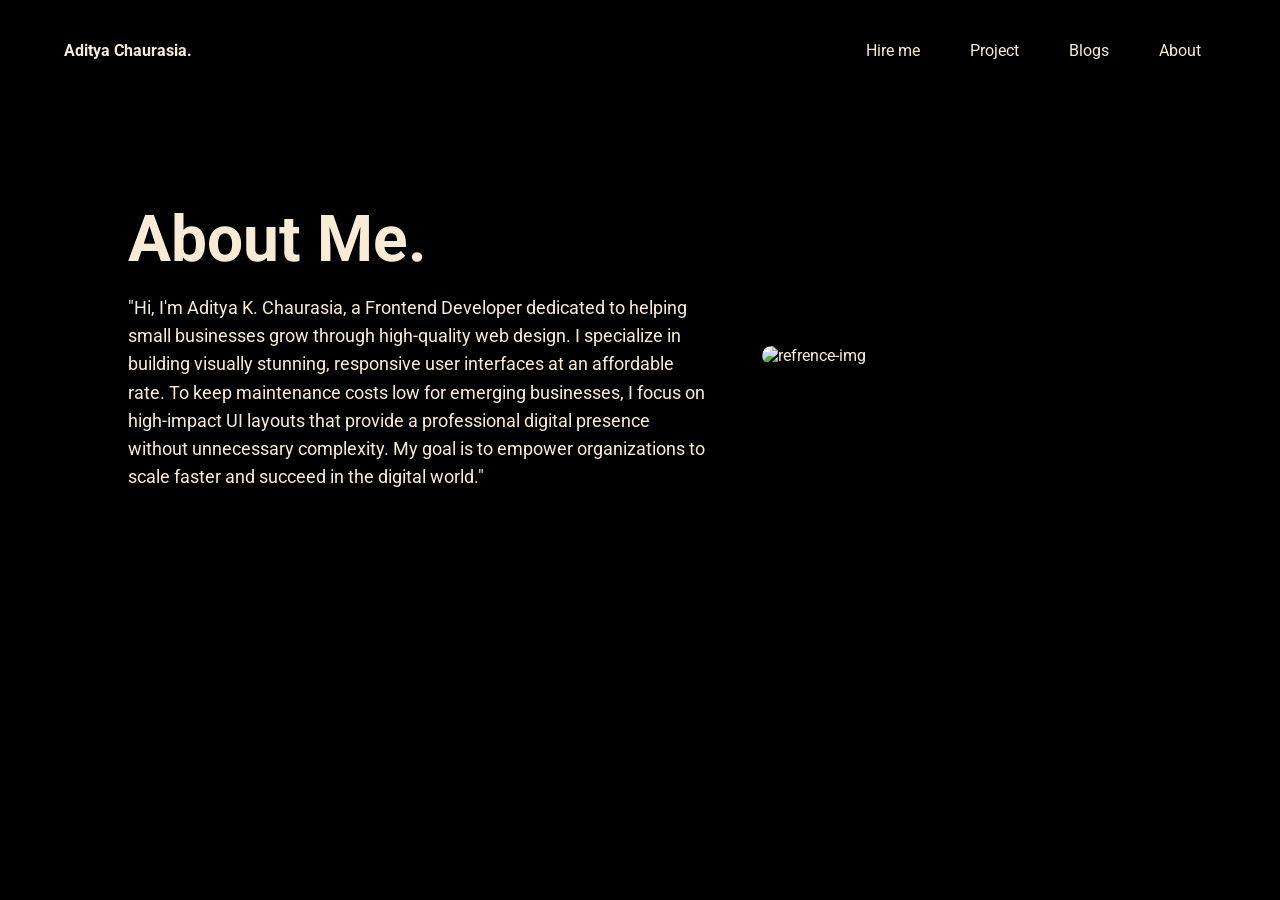
==== index.html @ 5f342011 "add portifole file" ====
<!DOCTYPE html>
<html lang="en">
<head>
    <meta charset="UTF-8">
    <meta name="viewport" content="width=device-width, initial-scale=1.0">
    <title>Aditya k.</title>
    <link rel="stylesheet" href="style.css">
</head>
<style>
@import url('https://fonts.googleapis.com/css2?family=Arimo:ital,wght@0,400..700;1,400..700&family=Playwrite+NO:wght@100..400&family=Roboto:ital,wght@0,100..900;1,100..900&display=swap');
</style>
<body>
    <div class="folder">
        <header>
            <div class="logo"><h4>Aditya Chaurasia.</h4></div>
            <div class="nav-bar">
                <nav>
                    <ul>
                        <li><a href="Hire.html">Hire me</a></li>
                        <li><a href="Project.html">Project</a></li>
                        <li><a href="Blogs">Blogs</a></li>
                        <li><a href="About">About</a></li>
                    </ul>
                </nav>
                <div class="hamburger">
                  <span></span>
                  <span></span>
                  <span></span>
</div>
            </div>
        </header>
        <!-- this sectiom cantain for main foler like hero section -->
         <main>
            <div class="main-folder-img-para">
                <div class="main-folder-text">
                    <h4>About Me.</h4>
                    <p>"Hi, I'm Aditya K. Chaurasia, a Frontend Developer dedicated to helping small businesses grow through high-quality web design. I specialize in building visually stunning, responsive user interfaces at an affordable rate. To keep maintenance costs low for emerging businesses, I focus on high-impact UI layouts that provide a professional digital presence without unnecessary complexity. My goal is to empower organizations to scale faster and succeed in the digital world." </p>
                </div>
                <img src="https://images.unsplash.com/photo-1549692520-acc6669e2f0c?q=80&w=987&auto=format&fit=crop&ixlib=rb-4.1.0&ixid=M3wxMjA3fDB8MHxwaG90by1wYWdlfHx8fGVufDB8fHx8fA%3D%3D" alt="refrence-img">
            </div>
         </main>
         <div id="mobile-popup" class="popup-overlay">
         <div class="popup-content">
        <h3>Hey Aditya!</h3>
        <p>Looks like you are on a phone. For the best experience, check out my projects section!</p>
        <button id="close-popup">Got it!</button>
    </div>
   </div>
    </div>
</body>
</html>
---- style.css ----
:root {
    --bg: black;
    --text: antiquewhite;
    --accent: white;
}

body {
    margin: 0;
    font-family: 'Roboto', sans-serif;
    background-color: var(--bg);
    color: var(--text);
    overflow-x: hidden;
}

header {
    display: flex;
    justify-content: space-between;
    align-items: center;
    padding: 20px 5%;
    background: var(--bg);
    position: sticky;
    top: 0;
    z-index: 1000;
}

/* Desktop Menu */
nav ul {
    display: flex;
    list-style: none;
    gap: 20px;
}

nav ul li a {
    color: var(--text);
    text-decoration: none;
    padding: 8px 15px;
    transition: 0.3s;
}

nav ul li a:hover {
    background: var(--accent);
    color: black;
    border-radius: 5px;
}


.main-folder-img-para {
    display: flex;
    align-items: center;
    justify-content: center;
    padding: 100px 10%;
    gap: 50px;
}

.main-folder-text h4 { font-size: 4rem; margin: 0; }
.main-folder-text p { font-size: 1.1rem; line-height: 1.6; max-width: 600px; }

img {
    width: 400px;
    border-radius: 20px;
}
/* Popup Styling */
.popup-overlay {
    display: none; /* Pehle se hide rahega */
    position: fixed;
    top: 0;
    left: 0;
    width: 100%;
    height: 100%;
    background: rgba(0, 0, 0, 0.85); /* Dark transparent background */
    z-index: 9999;
    justify-content: center;
    align-items: center;
}
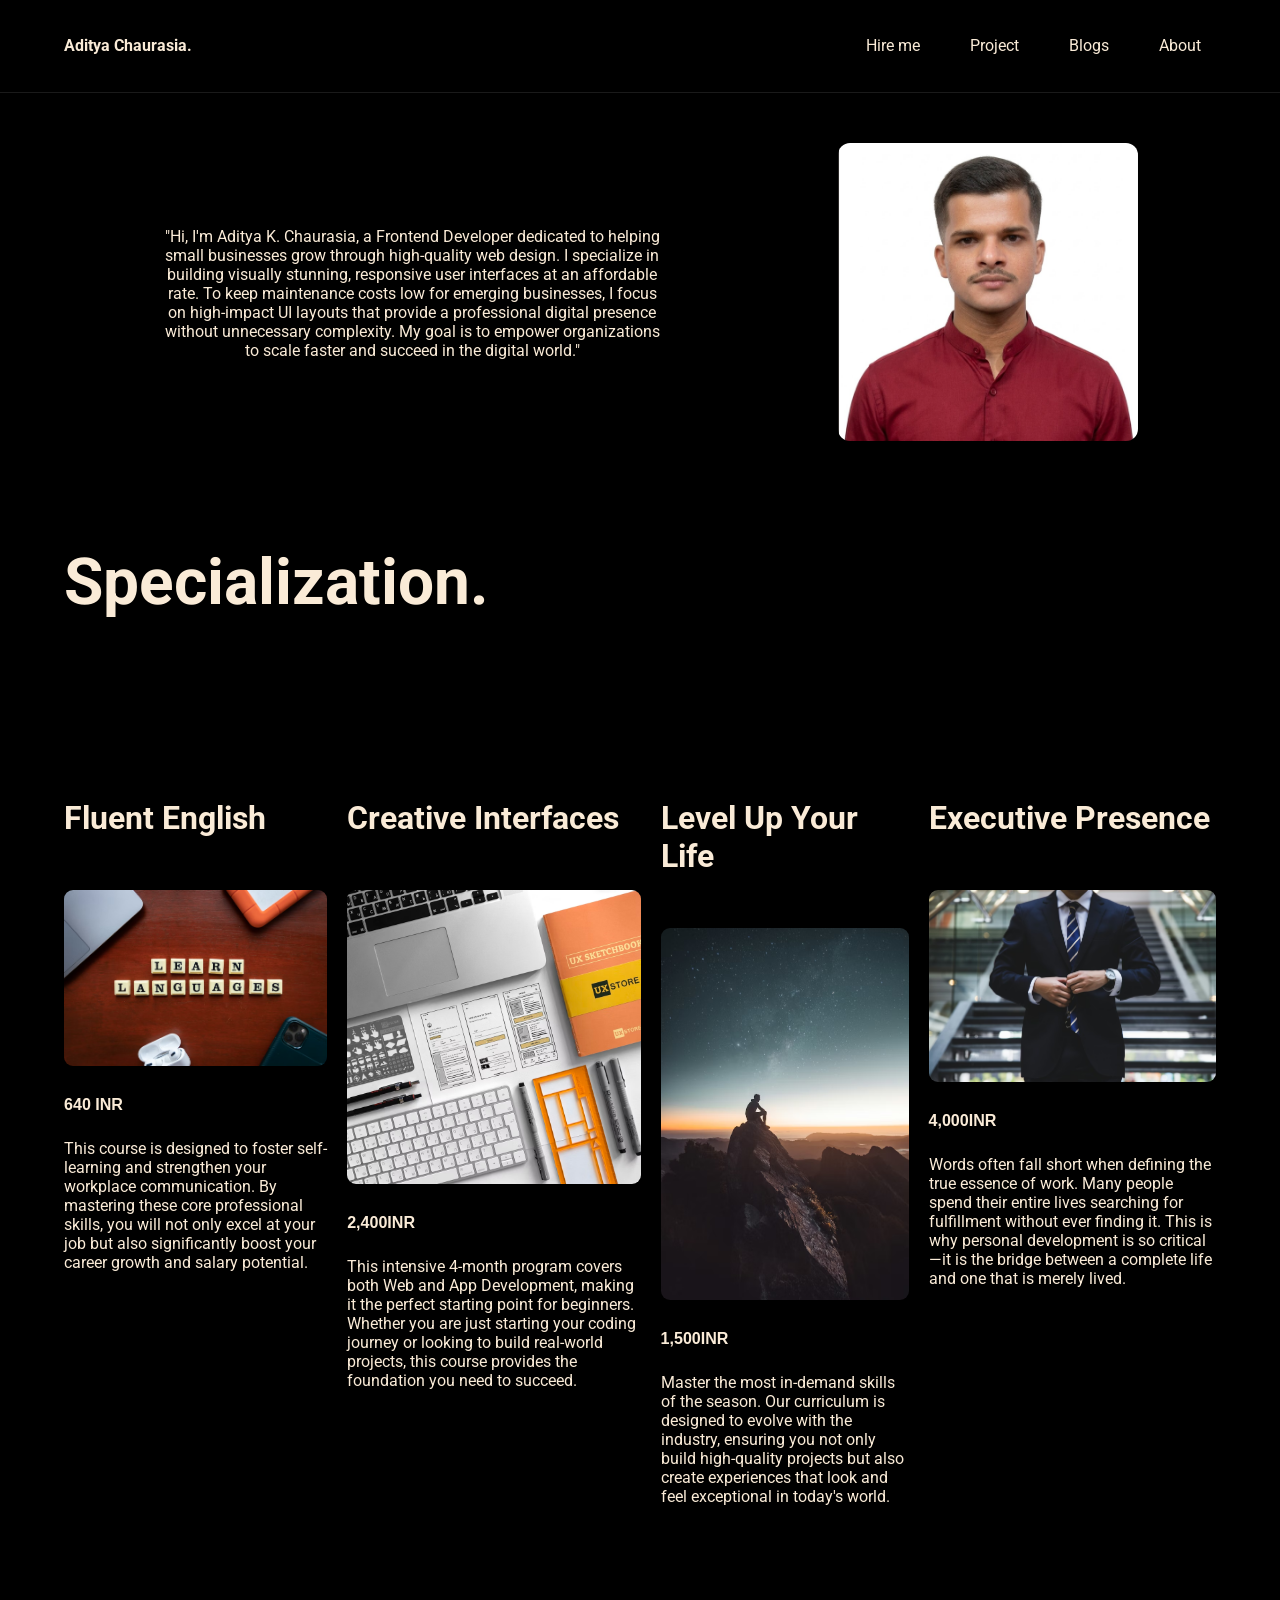
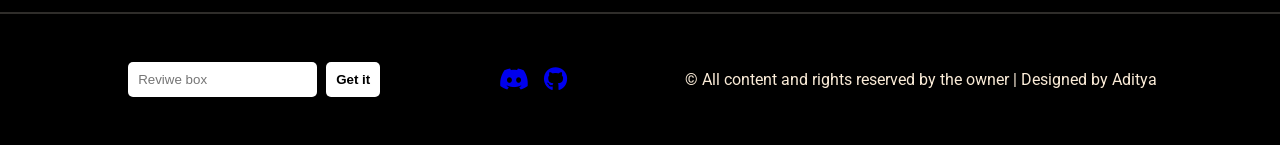
==== commit 1af2f066: "Updated the logic for" ====
--- a/index.html
+++ b/index.html
@@ -4,6 +4,7 @@
     <meta charset="UTF-8">
     <meta name="viewport" content="width=device-width, initial-scale=1.0">
     <title>Aditya k.</title>
+    <link rel="stylesheet" href="https://cdnjs.cloudflare.com/ajax/libs/font-awesome/6.5.1/css/all.min.css">
     <link rel="stylesheet" href="style.css">
 </head>
 <style>
@@ -22,30 +23,68 @@
                         <li><a href="About">About</a></li>
                     </ul>
                 </nav>
-                <div class="hamburger">
-                  <span></span>
-                  <span></span>
-                  <span></span>
-</div>
-            </div>
         </header>
         <!-- this sectiom cantain for main foler like hero section -->
-         <main>
-            <div class="main-folder-img-para">
-                <div class="main-folder-text">
-                    <h4>About Me.</h4>
-                    <p>"Hi, I'm Aditya K. Chaurasia, a Frontend Developer dedicated to helping small businesses grow through high-quality web design. I specialize in building visually stunning, responsive user interfaces at an affordable rate. To keep maintenance costs low for emerging businesses, I focus on high-impact UI layouts that provide a professional digital presence without unnecessary complexity. My goal is to empower organizations to scale faster and succeed in the digital world." </p>
+         <section>
+            <main>
+                <div class="main-header">
+                    <div class="main-header-text">
+                        <p>"Hi, I'm Aditya K. Chaurasia, a Frontend Developer dedicated to helping small businesses grow through high-quality web design. I specialize in building visually stunning, responsive user interfaces at an affordable rate. To keep maintenance costs low for emerging businesses, I focus on high-impact UI layouts that provide a professional digital presence without unnecessary complexity. My goal is to empower organizations to scale faster and succeed in the digital world." </p>
+                    </div>
+                    <div class="main-header-img">
+                        <img src="pic-1.png" alt="profile-img">
+                          </div>
                 </div>
-                <img src="https://images.unsplash.com/photo-1549692520-acc6669e2f0c?q=80&w=987&auto=format&fit=crop&ixlib=rb-4.1.0&ixid=M3wxMjA3fDB8MHxwaG90by1wYWdlfHx8fGVufDB8fHx8fA%3D%3D" alt="refrence-img">
+            </main>
+            <div class="section-1">
+                <h4>Specialization.</h4>
+                <div class="section-1-img-box">
+                    <div class="section-img">
+                        <h5>Fluent English</h5>
+                        <img src="pic-2.avif" alt="Fluent-English">
+                        <h6><strong>640 INR</strong></h6>
+                        <p>This course is designed to foster self-learning and strengthen your workplace communication. By mastering these core professional skills, you will not only excel at your job but also significantly boost your career growth and salary potential.</p>
+                    </div>
+                    <div class="section-img">
+                        <h5>Creative Interfaces</h5>
+                        <img src="pic-3.avif" alt="Visual-Experience/Creative-Interfaces">
+                        <h6><strong>2,400INR</strong></h6>
+                        <p>This intensive 4-month program covers both Web and App Development, making it the perfect starting point for beginners. Whether you are just starting your coding journey or looking to build real-world projects, this course provides the foundation you need to succeed.</p>
+                    </div>
+                    <div class="section-img">
+                        <h5>Level Up Your Life</h5>
+                        <img src="pic-4.avif" alt="Level-Up-Your-Life">
+                        <h6><strong>1,500INR</strong></h6>
+                        <p>Master the most in-demand skills of the season. Our curriculum is designed to evolve with the industry, ensuring you not only build high-quality projects but also create experiences that look and feel exceptional in today's world.</p>
+                    </div>
+                    <div class="section-img">
+                        <h5>Executive Presence</h5>
+                        <img src="pic-5.avif" alt="Executive-Presence">
+                        <h6><strong>4,000INR</strong></h6>
+                        <p>Words often fall short when defining the true essence of work. Many people spend their entire lives searching for fulfillment without ever finding it. This is why personal development is so critical—it is the bridge between a complete life and one that is merely lived.</p>
+                    </div>
+                </div>
             </div>
-         </main>
-         <div id="mobile-popup" class="popup-overlay">
-         <div class="popup-content">
-        <h3>Hey Aditya!</h3>
-        <p>Looks like you are on a phone. For the best experience, check out my projects section!</p>
-        <button id="close-popup">Got it!</button>
-    </div>
-   </div>
+         </section>
+         <!-- this section cantain more infromation to for cantat and social meadia links  -->
+          <footer>
+            <div class="content-box">
+                <input type="text" placeholder="Reviwe box" id="Reviwe-box">
+                <button onclick="alert('thanks for valublae feedback✅')">Get it</button>
+            </div>
+                <div class="soical-media-icons">
+                    <a href="https://discord.gg/4vAzSctF" target="_blank" rel="noopener noreferrer">
+                    <i class="fa-brands fa-discord"></i>
+                    </a>
+
+                    <a href="https://github.com/adty34" target="_blank" rel="noopener noreferrer">
+                    <i class="fa-brands fa-github"></i>
+                    </a>
+                </div>
+                <div class="copywrite-text">
+                    <p>&copy; All content and rights reserved by the owner | Designed by Aditya</p>
+                </div>
+          </footer>
     </div>
 </body>
 </html>
--- a/style.css
+++ b/style.css
@@ -1,7 +1,11 @@
 :root {
-    --bg: black;
+    --bg: rgb(0, 0, 0);
     --text: antiquewhite;
     --accent: white;
+}
+
+* {
+    box-sizing: border-box; /* Padding se layout nahi tootega */
 }
 
 body {
@@ -9,18 +13,25 @@
     font-family: 'Roboto', sans-serif;
     background-color: var(--bg);
     color: var(--text);
+    width: 100%; /* 100vw se scrollbar issue hota hai */
+    min-height: 100vh;
     overflow-x: hidden;
+}
+
+html {
+    scroll-behavior: smooth;
 }
 
 header {
     display: flex;
     justify-content: space-between;
     align-items: center;
-    padding: 20px 5%;
+    padding: 15px 5%;
     background: var(--bg);
     position: sticky;
     top: 0;
     z-index: 1000;
+    border-bottom: 1px solid rgba(255, 255, 255, 0.1);
 }
 
 /* Desktop Menu */
@@ -28,13 +39,15 @@
     display: flex;
     list-style: none;
     gap: 20px;
+    margin: 0;
+    padding: 0;
 }
 
 nav ul li a {
     color: var(--text);
     text-decoration: none;
     padding: 8px 15px;
-    transition: 0.3s;
+    transition: 0.3s ease;
 }
 
 nav ul li a:hover {
@@ -43,35 +56,129 @@
     border-radius: 5px;
 }
 
-
-.main-folder-img-para {
+/* Hero Section */
+.main-header {
     display: flex;
+    justify-content: space-around;
     align-items: center;
-    justify-content: center;
-    padding: 100px 10%;
-    gap: 50px;
+    flex-wrap: wrap; /* Mobile friendly */
+    padding: 50px 5%;
 }
 
-.main-folder-text h4 { font-size: 4rem; margin: 0; }
-.main-folder-text p { font-size: 1.1rem; line-height: 1.6; max-width: 600px; }
-
-img {
-    width: 400px;
-    border-radius: 20px;
-}
-/* Popup Styling */
-.popup-overlay {
-    display: none; /* Pehle se hide rahega */
-    position: fixed;
-    top: 0;
-    left: 0;
-    width: 100%;
-    height: 100%;
-    background: rgba(0, 0, 0, 0.85); /* Dark transparent background */
-    z-index: 9999;
-    justify-content: center;
-    align-items: center;
+.main-header-img img {
+    max-width: 100%;
+    width: 300px; /* Thoda bada kiya */
+    height: auto;
+    object-fit: cover;
+    border-radius: 12px;
 }
 
+.main-header-text {
+    text-align: center;
+    max-width: 500px;
+    margin: 20px; /* 12em bohot zyada tha, usey hata diya */
+}
 
+/* Sections */
+.section-1 h4 {
+    font-size: clamp(2em, 5vw, 4em); /* Dynamic font size */
+    padding-left: 5%;
+    margin-top: 50px;
+}
 
+.section-1-img-box {
+    display: flex;
+    justify-content: center;
+    gap: 20px;
+    padding: 40px 5%;
+}
+
+.section-img img {
+    width: 100%;
+    max-width: 330px;
+    height: auto;
+    object-fit: cover;
+    border-radius: 9px;
+    transition: transform 0.3s;
+}
+.section-img h5{
+    font-size: 2em;
+}
+
+.section-img img:hover {
+    transform: scale(1.05);
+}
+
+.section-img h6 strong {
+    font-family: 'Gill Sans', sans-serif;
+    font-size: 1.5em;
+    display: block;
+    margin-top: 10px;
+    cursor: pointer;
+}
+
+/* Footer & Inputs */
+footer {
+    display: flex;
+    flex-wrap: wrap;
+    justify-content: space-around;
+    padding: 40px 5%;
+    align-items: center;
+    border-top: rgb(47, 45, 42) solid 2px;
+    margin-top: 50px;
+}
+
+input {
+    outline: none;
+    padding: 10px;
+    border-radius: 5px;
+    border: none;
+    margin: 5px;
+}
+
+button {
+    padding: 10px;
+    border-radius: 5px;
+    border: none;
+    background: var(--accent);
+    cursor: pointer;
+    font-weight: bold;
+    transition: 0.3s;
+}
+
+button:hover {
+    opacity: 0.8;
+}
+
+.soical-media-icons {
+    font-size: 1.5em;
+    display: flex;
+    gap: 15px;
+}
+
+@media (max-width: 780px){
+    header{
+        flex-direction: column;
+        gap: 15px;
+        text-align: center;
+    }
+    .main-header{
+        flex-direction: column-reverse;
+        text-align: center;
+        padding: 20px;
+    }
+    .main-header-text{
+        margin:20px 0;
+    }
+    .section-1-img-box{
+        flex-direction: column;
+        align-items: center;
+    }
+    .section-img{
+        width: 90%;
+        margin-bottom: 30px;
+    }
+    .section-img img{
+        width: 100%;
+    }
+}
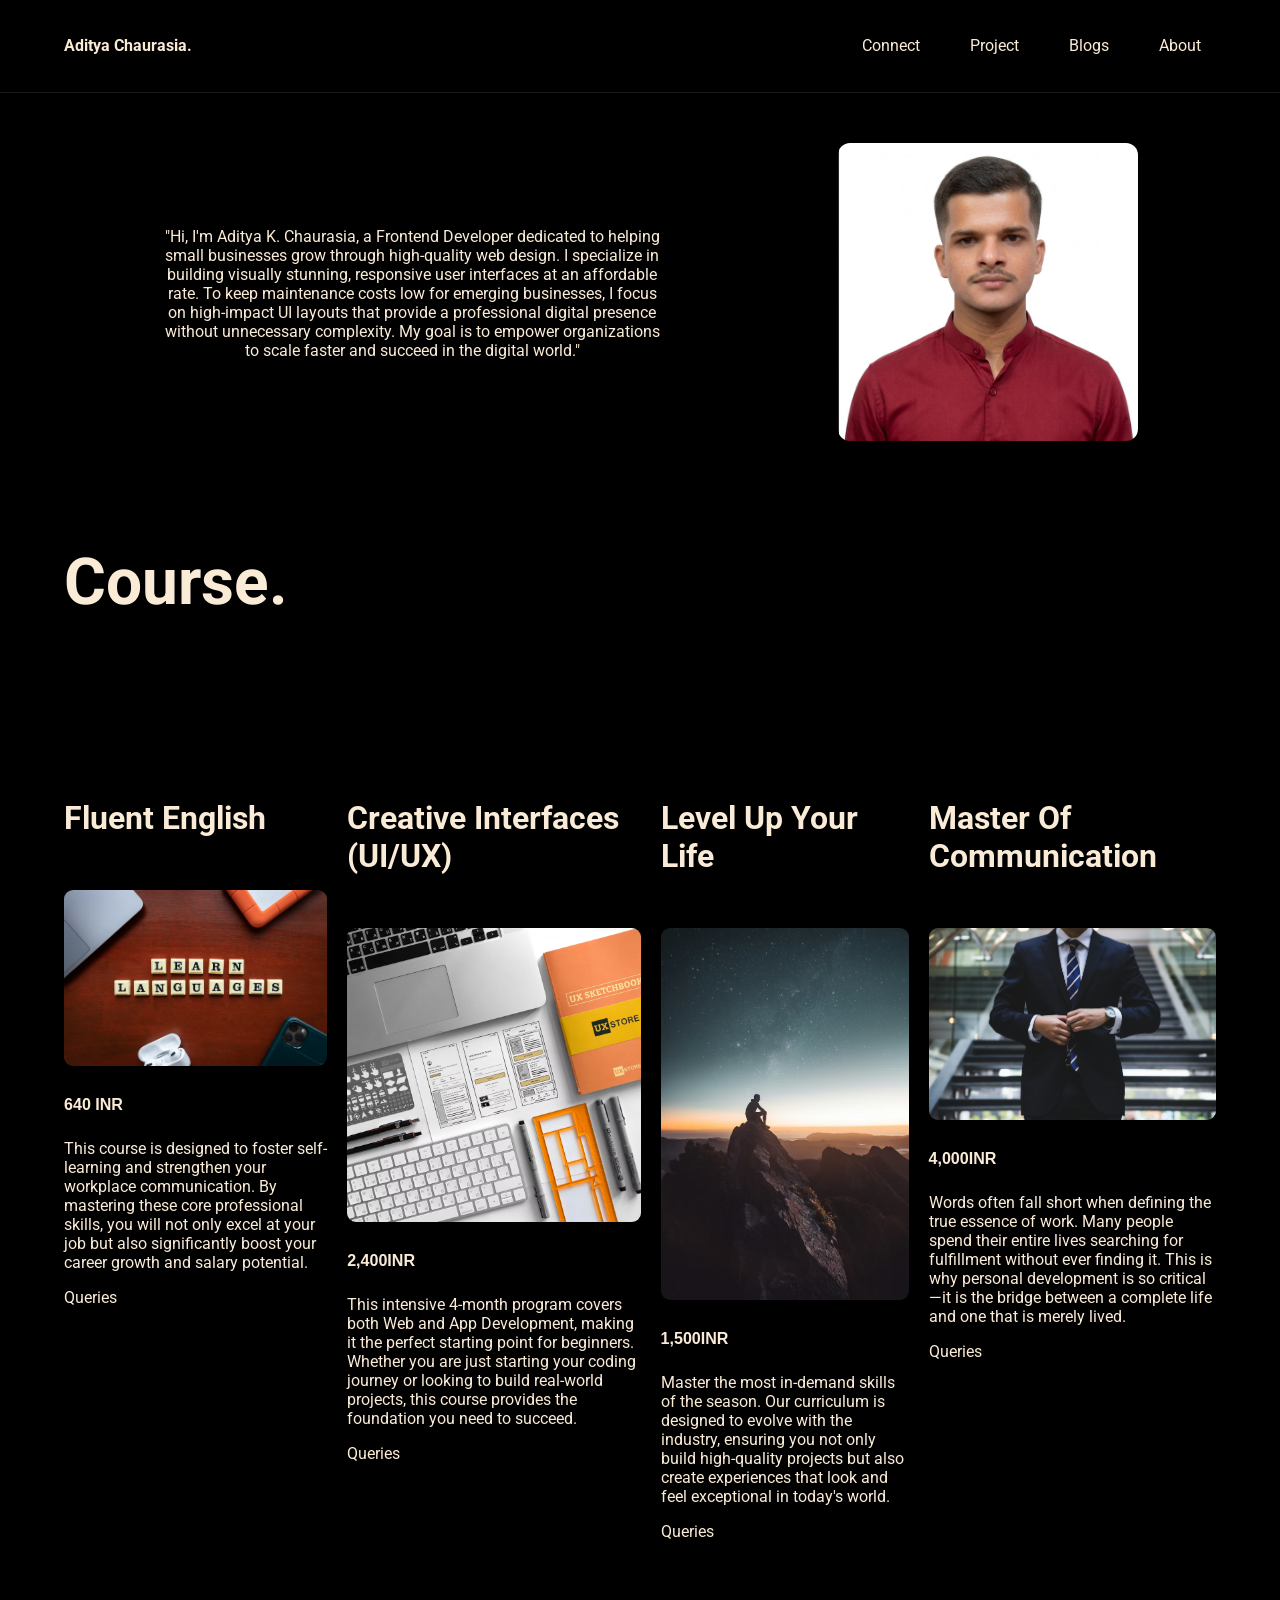
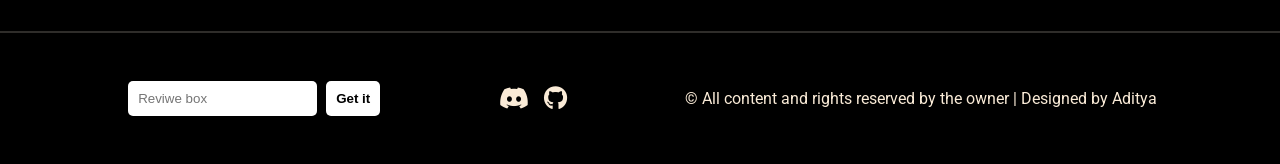
==== commit de29c97a: "push code update" ====
--- a/index.html
+++ b/index.html
@@ -6,6 +6,7 @@
     <title>Aditya k.</title>
     <link rel="stylesheet" href="https://cdnjs.cloudflare.com/ajax/libs/font-awesome/6.5.1/css/all.min.css">
     <link rel="stylesheet" href="style.css">
+    <link rel="icon" type="image/x-icon" href="pic-6.png">
 </head>
 <style>
 @import url('https://fonts.googleapis.com/css2?family=Arimo:ital,wght@0,400..700;1,400..700&family=Playwrite+NO:wght@100..400&family=Roboto:ital,wght@0,100..900;1,100..900&display=swap');
@@ -17,7 +18,7 @@
             <div class="nav-bar">
                 <nav>
                     <ul>
-                        <li><a href="Hire.html">Hire me</a></li>
+                        <li><a href="Hire.html">Connect</a></li>
                         <li><a href="Project.html">Project</a></li>
                         <li><a href="Blogs">Blogs</a></li>
                         <li><a href="About">About</a></li>
@@ -37,31 +38,35 @@
                 </div>
             </main>
             <div class="section-1">
-                <h4>Specialization.</h4>
+                <h4>Course.</h4>
                 <div class="section-1-img-box">
                     <div class="section-img">
                         <h5>Fluent English</h5>
                         <img src="pic-2.avif" alt="Fluent-English">
                         <h6><strong>640 INR</strong></h6>
                         <p>This course is designed to foster self-learning and strengthen your workplace communication. By mastering these core professional skills, you will not only excel at your job but also significantly boost your career growth and salary potential.</p>
+                       <a href="queries-page.html">Queries</a>
                     </div>
                     <div class="section-img">
-                        <h5>Creative Interfaces</h5>
+                        <h5>Creative Interfaces (UI/UX)</h5>
                         <img src="pic-3.avif" alt="Visual-Experience/Creative-Interfaces">
                         <h6><strong>2,400INR</strong></h6>
                         <p>This intensive 4-month program covers both Web and App Development, making it the perfect starting point for beginners. Whether you are just starting your coding journey or looking to build real-world projects, this course provides the foundation you need to succeed.</p>
+                        <a href="queries-page.html">Queries</a>
                     </div>
                     <div class="section-img">
                         <h5>Level Up Your Life</h5>
                         <img src="pic-4.avif" alt="Level-Up-Your-Life">
                         <h6><strong>1,500INR</strong></h6>
                         <p>Master the most in-demand skills of the season. Our curriculum is designed to evolve with the industry, ensuring you not only build high-quality projects but also create experiences that look and feel exceptional in today's world.</p>
+                        <a href="queries-page.html">Queries</a>
                     </div>
                     <div class="section-img">
-                        <h5>Executive Presence</h5>
+                        <h5>Master Of Communication</h5>
                         <img src="pic-5.avif" alt="Executive-Presence">
                         <h6><strong>4,000INR</strong></h6>
                         <p>Words often fall short when defining the true essence of work. Many people spend their entire lives searching for fulfillment without ever finding it. This is why personal development is so critical—it is the bridge between a complete life and one that is merely lived.</p>
+                        <a href="queries-page.html">Queries</a>
                     </div>
                 </div>
             </div>
--- a/style.css
+++ b/style.css
@@ -155,7 +155,13 @@
     display: flex;
     gap: 15px;
 }
-
+a{
+    text-decoration: none;
+    color: var(--text);
+}
+a:hover{
+    color: #989292;
+}
 @media (max-width: 780px){
     header{
         flex-direction: column;
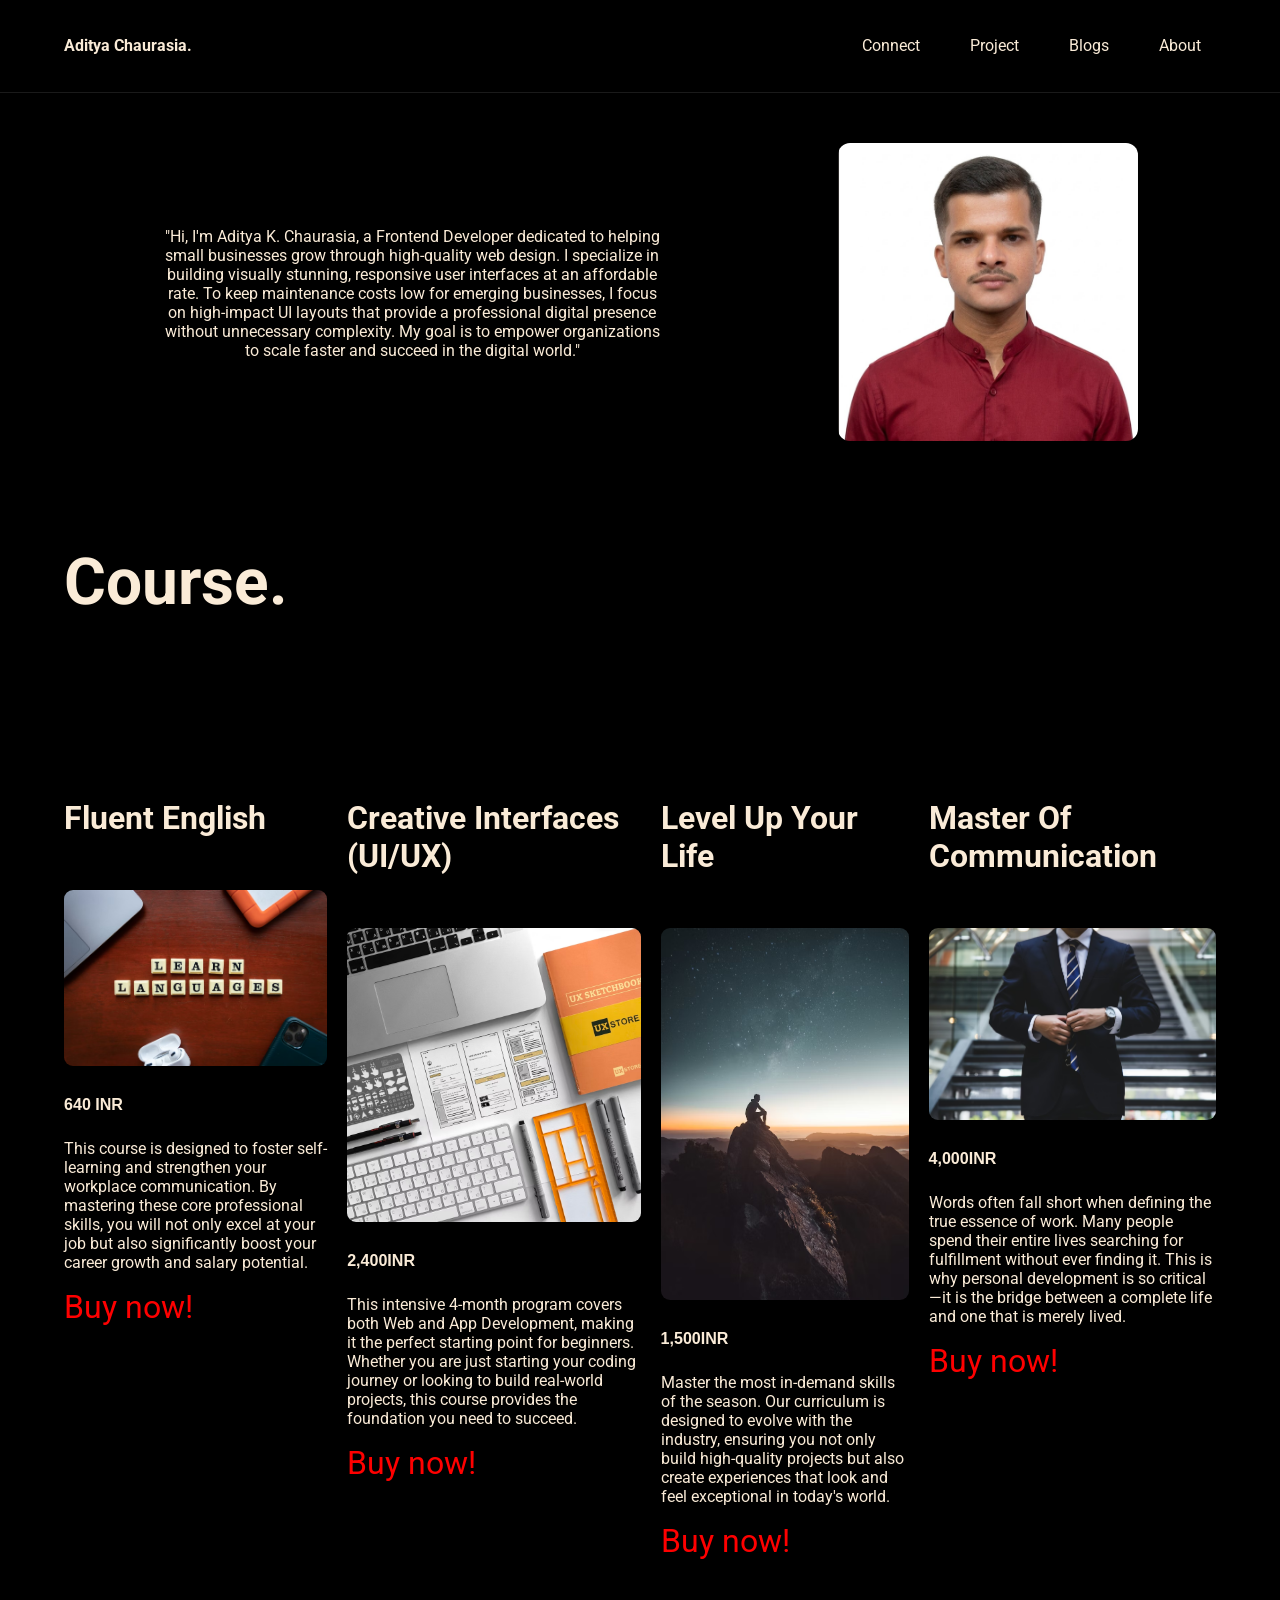
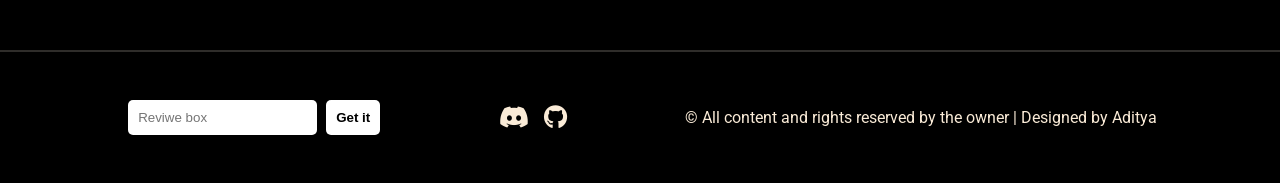
==== commit 2cc4c7f1: "new code baby" ====
--- a/index.html
+++ b/index.html
@@ -5,11 +5,206 @@
     <meta name="viewport" content="width=device-width, initial-scale=1.0">
     <title>Aditya k.</title>
     <link rel="stylesheet" href="https://cdnjs.cloudflare.com/ajax/libs/font-awesome/6.5.1/css/all.min.css">
-    <link rel="stylesheet" href="style.css">
     <link rel="icon" type="image/x-icon" href="pic-6.png">
 </head>
 <style>
 @import url('https://fonts.googleapis.com/css2?family=Arimo:ital,wght@0,400..700;1,400..700&family=Playwrite+NO:wght@100..400&family=Roboto:ital,wght@0,100..900;1,100..900&display=swap');
+
+:root {
+    --bg: rgb(0, 0, 0);
+    --text: antiquewhite;
+    --accent: white;
+}
+
+* {
+    box-sizing: border-box; /* Padding se layout nahi tootega */
+}
+
+body {
+    margin: 0;
+    font-family: 'Roboto', sans-serif;
+    background-color: var(--bg);
+    color: var(--text);
+    width: 100%; /* 100vw se scrollbar issue hota hai */
+    min-height: 100vh;
+    overflow-x: hidden;
+}
+
+html {
+    scroll-behavior: smooth;
+}
+
+header {
+    display: flex;
+    justify-content: space-between;
+    align-items: center;
+    padding: 15px 5%;
+    background: var(--bg);
+    position: sticky;
+    top: 0;
+    z-index: 1000;
+    border-bottom: 1px solid rgba(255, 255, 255, 0.1);
+}
+
+/* Desktop Menu */
+nav ul {
+    display: flex;
+    list-style: none;
+    gap: 20px;
+    margin: 0;
+    padding: 0;
+}
+
+nav ul li a {
+    color: var(--text);
+    text-decoration: none;
+    padding: 8px 15px;
+    transition: 0.3s ease;
+}
+
+nav ul li a:hover {
+    background: var(--accent);
+    color: black;
+    border-radius: 5px;
+}
+
+/* Hero Section */
+.main-header {
+    display: flex;
+    justify-content: space-around;
+    align-items: center;
+    flex-wrap: wrap; /* Mobile friendly */
+    padding: 50px 5%;
+}
+
+.main-header-img img {
+    max-width: 100%;
+    width: 300px; /* Thoda bada kiya */
+    height: auto;
+    object-fit: cover;
+    border-radius: 12px;
+}
+
+.main-header-text {
+    text-align: center;
+    max-width: 500px;
+    margin: 20px; /* 12em bohot zyada tha, usey hata diya */
+}
+
+/* Sections */
+.section-1 h4 {
+    font-size: clamp(2em, 5vw, 4em); /* Dynamic font size */
+    padding-left: 5%;
+    margin-top: 50px;
+}
+
+.section-1-img-box {
+    display: flex;
+    justify-content: center;
+    gap: 20px;
+    padding: 40px 5%;
+}
+
+.section-img img {
+    width: 100%;
+    max-width: 330px;
+    height: auto;
+    object-fit: cover;
+    border-radius: 9px;
+    transition: transform 0.3s;
+}
+.section-img h5{
+    font-size: 2em;
+}
+
+.section-img img:hover {
+    transform: scale(1.05);
+}
+
+.section-img h6 strong {
+    font-family: 'Gill Sans', sans-serif;
+    font-size: 1.5em;
+    display: block;
+    margin-top: 10px;
+    cursor: pointer;
+}
+
+/* Footer & Inputs */
+footer {
+    display: flex;
+    flex-wrap: wrap;
+    justify-content: space-around;
+    padding: 40px 5%;
+    align-items: center;
+    border-top: rgb(47, 45, 42) solid 2px;
+    margin-top: 50px;
+}
+
+input {
+    outline: none;
+    padding: 10px;
+    border-radius: 5px;
+    border: none;
+    margin: 5px;
+}
+
+button {
+    padding: 10px;
+    border-radius: 5px;
+    border: none;
+    background: var(--accent);
+    cursor: pointer;
+    font-weight: bold;
+    transition: 0.3s;
+}
+
+button:hover {
+    opacity: 0.8;
+}
+
+.soical-media-icons {
+    font-size: 1.5em;
+    display: flex;
+    gap: 15px;
+}
+.section-img a{
+    text-align: center;
+    color: rgb(255, 0, 0);
+    font-size: 2em;
+}
+a{
+    text-decoration: none;
+    color: var(--text);
+}
+a:hover{
+    color: #989292;
+}
+@media (max-width: 780px){
+    header{
+        flex-direction: column;
+        gap: 15px;
+        text-align: center;
+    }
+    .main-header{
+        flex-direction: column-reverse;
+        text-align: center;
+        padding: 20px;
+    }
+    .main-header-text{
+        margin:20px 0;
+    }
+    .section-1-img-box{
+        flex-direction: column;
+        align-items: center;
+    }
+    .section-img{
+        width: 90%;
+        margin-bottom: 30px;
+    }
+    .section-img img{
+        width: 100%;
+    }
+}
 </style>
 <body>
     <div class="folder">
@@ -20,8 +215,8 @@
                     <ul>
                         <li><a href="Hire.html">Connect</a></li>
                         <li><a href="Project.html">Project</a></li>
-                        <li><a href="Blogs">Blogs</a></li>
-                        <li><a href="About">About</a></li>
+                        <li><a href="blogs.html">Blogs</a></li>
+                        <li><a href="about-page.html">About</a></li>
                     </ul>
                 </nav>
         </header>
@@ -45,28 +240,28 @@
                         <img src="pic-2.avif" alt="Fluent-English">
                         <h6><strong>640 INR</strong></h6>
                         <p>This course is designed to foster self-learning and strengthen your workplace communication. By mastering these core professional skills, you will not only excel at your job but also significantly boost your career growth and salary potential.</p>
-                       <a href="queries-page.html">Queries</a>
+                       <a href="queries-page.html" class="buy-btn">Buy now!</a>
                     </div>
                     <div class="section-img">
                         <h5>Creative Interfaces (UI/UX)</h5>
                         <img src="pic-3.avif" alt="Visual-Experience/Creative-Interfaces">
                         <h6><strong>2,400INR</strong></h6>
                         <p>This intensive 4-month program covers both Web and App Development, making it the perfect starting point for beginners. Whether you are just starting your coding journey or looking to build real-world projects, this course provides the foundation you need to succeed.</p>
-                        <a href="queries-page.html">Queries</a>
+                        <a href="queries-page.html">Buy now!</a>
                     </div>
                     <div class="section-img">
                         <h5>Level Up Your Life</h5>
                         <img src="pic-4.avif" alt="Level-Up-Your-Life">
                         <h6><strong>1,500INR</strong></h6>
                         <p>Master the most in-demand skills of the season. Our curriculum is designed to evolve with the industry, ensuring you not only build high-quality projects but also create experiences that look and feel exceptional in today's world.</p>
-                        <a href="queries-page.html">Queries</a>
+                        <a href="queries-page.html">Buy now!</a>
                     </div>
                     <div class="section-img">
                         <h5>Master Of Communication</h5>
                         <img src="pic-5.avif" alt="Executive-Presence">
                         <h6><strong>4,000INR</strong></h6>
                         <p>Words often fall short when defining the true essence of work. Many people spend their entire lives searching for fulfillment without ever finding it. This is why personal development is so critical—it is the bridge between a complete life and one that is merely lived.</p>
-                        <a href="queries-page.html">Queries</a>
+                        <a href="queries-page.html">Buy now!</a>
                     </div>
                 </div>
             </div>
